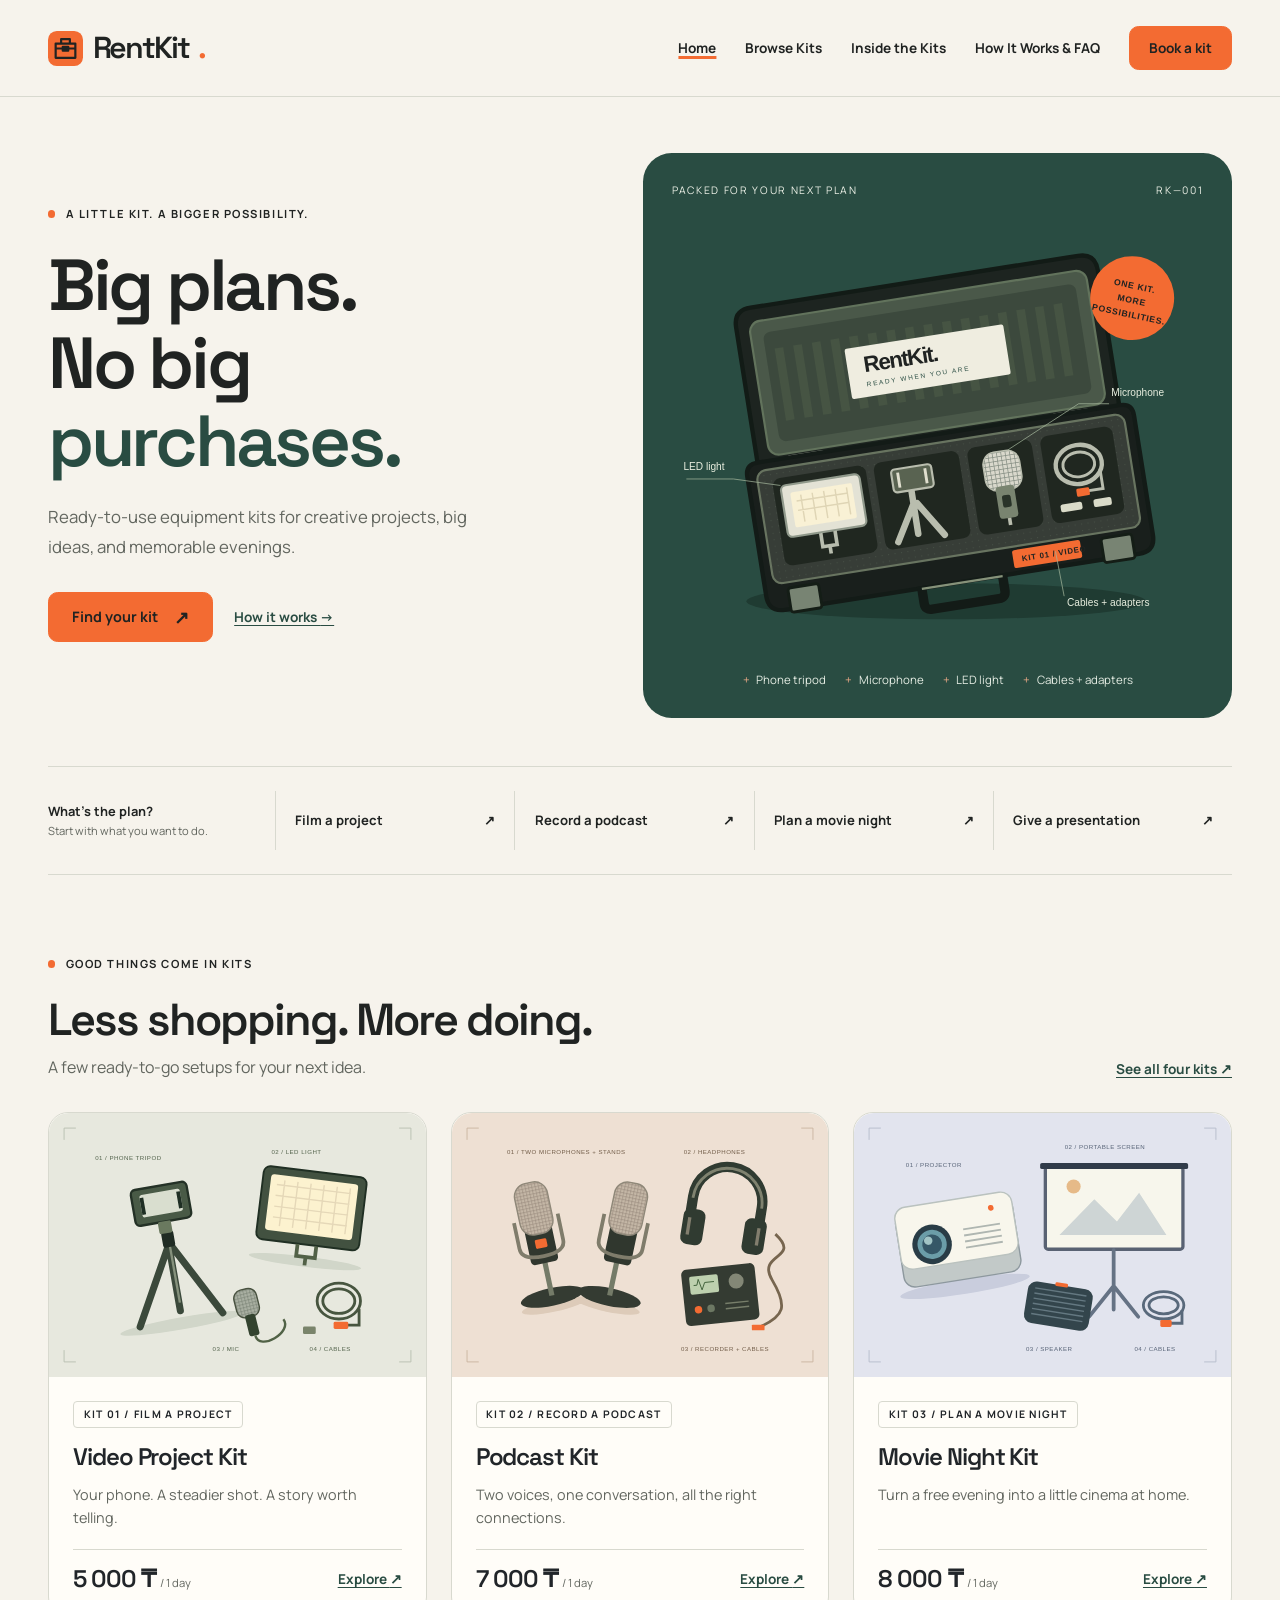
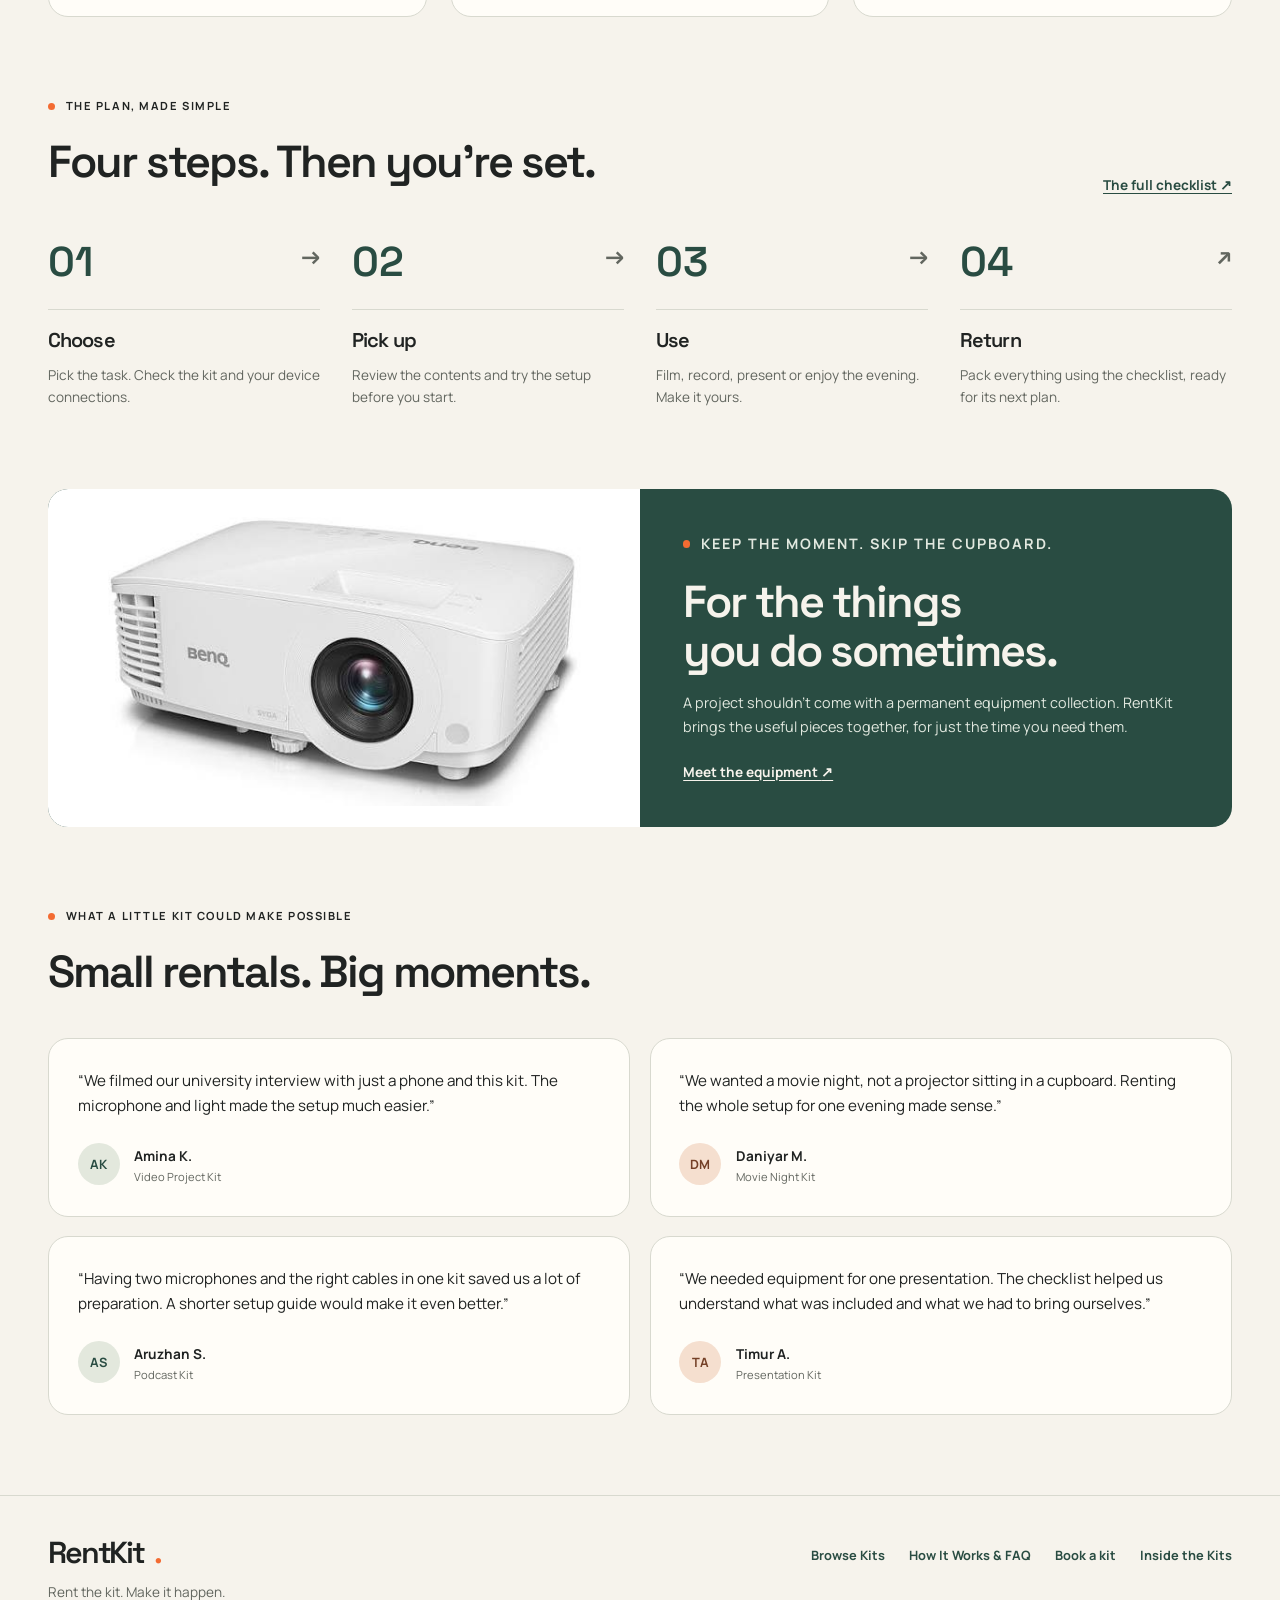
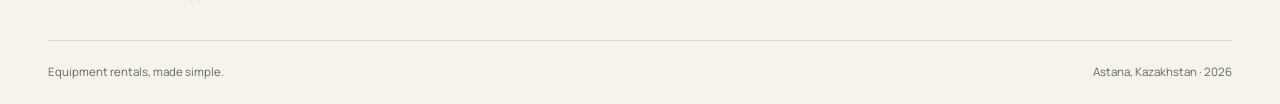
==== index.html @ 047bb8b4 "change: renamed files from midterm/ to root directory and updated paths in HTML files" ====
<!DOCTYPE html>
<html lang="en">

<head>
  <meta charset="UTF-8">
  <meta name="viewport" content="width=device-width, initial-scale=1.0">
  <meta name="description"
    content="RentKit: ready-to-use equipment kits for creative projects, podcasts, movie nights and presentations.">
  <title>Home | RentKit</title>
  <link rel="icon" type="image/svg+xml" href="images/favicon.svg">
  <link rel="stylesheet" href="vendor/bootstrap.min.css">
  <link rel="stylesheet" href="css/styles.css">
  <link rel="stylesheet" href="css/home.css">

</head>

<body>
  <a class="skip-link" href="#main">Skip to content</a>
  <header class="site-header">
    <div class="container header-inner">
      <a class="brand" href="index.html" aria-label="RentKit home"><img class="brand-mark" src="images/favicon.svg"
          alt="" width="35" height="35">RentKit<span class="brand-dot">.</span></a>
      <nav class="site-nav" aria-label="Main navigation">
        <ul>
          <li><a href="index.html" aria-current="page">Home</a></li>
          <li><a href="kits.html">Browse Kits</a></li>
          <li><a href="kit-details.html">Inside the Kits</a></li>
          <li><a href="rent.html">How It Works & FAQ</a></li>
          <li><a href="order.html" class="btn btn-primary">Book a kit</a></li>
        </ul>
      </nav>
    </div>
  </header>
  <main id="main" tabindex="-1">

    <div class="container">
      <section class="hero" aria-labelledby="hero-title">
        <div class="hero-copy">
          <p class="eyebrow">A little kit. A bigger possibility.</p>
          <h1 id="hero-title">Big plans.<br>No big<br><span>purchases.</span></h1>
          <p class="lead">Ready-to-use equipment kits for creative projects, big ideas, and memorable evenings.</p>
          <div class="hero-actions"><a class="btn btn-primary" href="kits.html">Find your kit <span class="arrow"
                aria-hidden="true">↗</span></a><a class="text-link" href="rent.html">How it works <span
                aria-hidden="true">→</span></a></div>
        </div>
        <figure class="hero-art">
          <p class="art-heading"><span>PACKED FOR YOUR NEXT PLAN</span><span>RK—001</span></p>
          <img src="images/hero-case.svg"
            alt="An open RentKit case with a phone tripod, LED light, microphone, cables and adapters" width="800"
            height="640" fetchpriority="high">
          <figcaption><span>Phone tripod</span><span>Microphone</span><span>LED light</span><span>Cables +
              adapters</span></figcaption>
        </figure>
      </section>
      <nav class="task-strip" aria-label="Choose by task">
        <div class="task-title">What’s the plan?<span>Start with what you want to do.</span></div><a
          href="kits.html#video">Film a project<span aria-hidden="true">↗</span></a><a href="kits.html#podcast">Record a
          podcast<span aria-hidden="true">↗</span></a><a href="kits.html#movie">Plan a movie night<span
            aria-hidden="true">↗</span></a><a href="kits.html#presentation">Give a presentation<span
            aria-hidden="true">↗</span></a>
      </nav>
      <section class="section" aria-labelledby="featured-title">
        <div class="section-heading">
          <div>
            <p class="eyebrow">Good things come in kits</p>
            <h2 id="featured-title">Less shopping. More doing.</h2>
            <p class="muted">A few ready-to-go setups for your next idea.</p>
          </div><a class="text-link" href="kits.html">See all four kits <span aria-hidden="true">↗</span></a>
        </div>
        <div class="row g-4">
          <div class="col-12 col-md-6 col-lg-4">
            <article class="card kit-card ">
              <img class="kit-image" src="images/video-kit.svg"
                alt="Phone tripod with an empty clamp, LED light, microphone, cables and adapters" width="800"
                height="560" loading="lazy">
              <div class="card-body"><span class="tag">KIT 01 / FILM A PROJECT</span>
                <h3>Video Project Kit</h3>
                <p class="card-text">Your phone. A steadier shot. A story worth telling.</p>
                <div class="card-bottom"><span class="price">5 000 ₸ <small>/ 1 day</small></span><a class="text-link"
                    href="kit-details.html#video">Explore <span aria-hidden="true">↗</span><span
                      class="visually-hidden"> Video Project Kit</span></a></div>
              </div>
            </article>
          </div>
          <div class="col-12 col-md-6 col-lg-4">
            <article class="card kit-card ">
              <img class="kit-image" src="images/podcast-kit.svg"
                alt="Two microphones on desk stands, headphones, recording device and cables" width="800" height="560"
                loading="lazy">
              <div class="card-body"><span class="tag">KIT 02 / RECORD A PODCAST</span>
                <h3>Podcast Kit</h3>
                <p class="card-text">Two voices, one conversation, all the right connections.</p>
                <div class="card-bottom"><span class="price">7 000 ₸ <small>/ 1 day</small></span><a class="text-link"
                    href="kit-details.html#podcast">Explore <span aria-hidden="true">↗</span><span
                      class="visually-hidden"> Podcast Kit</span></a></div>
              </div>
            </article>
          </div>
          <div class="col-12 col-md-6 col-lg-4">
            <article class="card kit-card ">
              <img class="kit-image" src="images/movie-kit.svg"
                alt="Projector, portable screen, speaker and connection cables" width="800" height="560" loading="lazy">
              <div class="card-body"><span class="tag">KIT 03 / PLAN A MOVIE NIGHT</span>
                <h3>Movie Night Kit</h3>
                <p class="card-text">Turn a free evening into a little cinema at home.</p>
                <div class="card-bottom"><span class="price">8 000 ₸ <small>/ 1 day</small></span><a class="text-link"
                    href="kit-details.html#movie">Explore <span aria-hidden="true">↗</span><span
                      class="visually-hidden"> Movie Night Kit</span></a></div>
              </div>
            </article>
          </div>
        </div>
      </section>
      <section class="section pt-0" aria-labelledby="steps-title">
        <div class="section-heading">
          <div>
            <p class="eyebrow">The plan, made simple</p>
            <h2 id="steps-title">Four steps. Then you’re set.</h2>
          </div><a class="text-link" href="rent.html">The full checklist <span aria-hidden="true">↗</span></a>
        </div>
        <div class="steps-grid">
          <article><span class="step-num">01 <small aria-hidden="true">→</small></span>
            <h3>Choose</h3>
            <p>Pick the task. Check the kit and your device connections.</p>
          </article>
          <article><span class="step-num">02 <small aria-hidden="true">→</small></span>
            <h3>Pick up</h3>
            <p>Review the contents and try the setup before you start.</p>
          </article>
          <article><span class="step-num">03 <small aria-hidden="true">→</small></span>
            <h3>Use</h3>
            <p>Film, record, present or enjoy the evening. Make it yours.</p>
          </article>
          <article><span class="step-num">04 <small aria-hidden="true">↗</small></span>
            <h3>Return</h3>
            <p>Pack everything using the checklist, ready for its next plan.</p>
          </article>
        </div>
      </section>
      <section class="rental-note" aria-labelledby="rental-title"><img src="images/projector-photo.jpg"
          alt="A white projector with a prominent lens, shown as an equipment example" width="632" height="316"
          loading="lazy">
        <div class="rental-note-copy">
          <p class="eyebrow">Keep the moment. Skip the cupboard.</p>
          <h2 id="rental-title">For the things<br>you do sometimes.</h2>
          <p>A project shouldn’t come with a permanent equipment collection. RentKit brings the useful pieces together,
            for just the time you need them.</p><a class="text-link" href="kit-details.html">Meet the equipment <span
              aria-hidden="true">↗</span></a>
        </div>
      </section>
      <section class="section" aria-labelledby="testimonials-title">
        <div class="section-heading">
          <div>
            <p class="eyebrow">What a little kit could make possible</p>
            <h2 id="testimonials-title">Small rentals. Big moments.</h2>
          </div>
        </div>
        <div class="testimonial-grid">
          <figure class="testimonial">
            <blockquote>
              <p>“We filmed our university interview with just a phone and this kit. The microphone and light made the
                setup much easier.”</p>
            </blockquote>
            <figcaption><span class="initials" aria-hidden="true">AK</span><span><span class="testimonial-name">Amina
                  K.</span><span class="testimonial-kit">Video Project Kit</span></span></figcaption>
          </figure>
          <figure class="testimonial">
            <blockquote>
              <p>“We wanted a movie night, not a projector sitting in a cupboard. Renting the whole setup for one
                evening made sense.”</p>
            </blockquote>
            <figcaption><span class="initials" aria-hidden="true">DM</span><span><span class="testimonial-name">Daniyar
                  M.</span><span class="testimonial-kit">Movie Night Kit</span></span></figcaption>
          </figure>
          <figure class="testimonial">
            <blockquote>
              <p>“Having two microphones and the right cables in one kit saved us a lot of preparation. A shorter setup
                guide would make it even better.”</p>
            </blockquote>
            <figcaption><span class="initials" aria-hidden="true">AS</span><span><span class="testimonial-name">Aruzhan
                  S.</span><span class="testimonial-kit">Podcast Kit</span></span></figcaption>
          </figure>
          <figure class="testimonial">
            <blockquote>
              <p>“We needed equipment for one presentation. The checklist helped us understand what was included and
                what we had to bring ourselves.”</p>
            </blockquote>
            <figcaption><span class="initials" aria-hidden="true">TA</span><span><span class="testimonial-name">Timur
                  A.</span><span class="testimonial-kit">Presentation Kit</span></span></figcaption>
          </figure>
        </div>
      </section>
    </div>
  </main>
  <footer class="site-footer">
    <div class="container">
      <div class="footer-top">
        <div><a class="brand" href="index.html">RentKit<span class="brand-dot">.</span></a>
          <p class="muted">Rent the kit. Make it happen.</p>
        </div>
        <nav class="footer-links" aria-label="Footer navigation"><a href="kits.html">Browse Kits</a><a
            href="rent.html">How It Works & FAQ</a><a href="order.html">Book a kit</a><a href="kit-details.html">Inside
            the Kits</a></nav>
      </div>
      <div class="footer-bottom">
        <p class="muted">Equipment rentals, made simple.</p>
        <p class="muted">Astana, Kazakhstan · 2026</p>
      </div>
    </div>
  </footer>
</body>

</html>
---- css/styles.css ----
/* Shared RentKit design. Bootstrap is loaded first; these rules give it our identity. */
@font-face {
  font-family: Manrope;
  src: url('../fonts/manrope.ttf') format('truetype');
  font-weight: 400;
  font-display: swap;
}

@font-face {
  font-family: Manrope;
  src: url('../fonts/manrope-bold.ttf') format('truetype');
  font-weight: 700;
  font-display: swap;
}

@font-face {
  font-family: 'Space Grotesk';
  src: url('../fonts/space-grotesk.ttf') format('truetype');
  font-weight: 600;
  font-display: swap;
}

:root {
  --paper: #f6f3ec;
  --ink: #202322;
  --orange: #f36b32;
  --green: #294c42;
  --muted: #62665f;
  --line: #d8d9cf;
  --surface: #fffdf8;
  --sage: #e3e8dd;
  --space-sm: .75rem;
  --space-md: 1.5rem;
  --space-lg: 3rem;
  --section-space: 5rem;
  --radius: 1.25rem;
  --radius-sm: .6rem;
  --page-width: 1184px;
  --bs-body-font-family: Manrope, Arial, sans-serif;
}

* {
  box-sizing: border-box;
}

html {
  scroll-behavior: smooth;
  scroll-padding-top: 1.5rem;
}

body {
  margin: 0;
  color: var(--ink);
  background: var(--paper);
  font-family: Manrope, Arial, sans-serif;
  font-size: 1rem;
  line-height: 1.65;
}

img {
  display: block;
  max-width: 100%;
  height: auto;
}

svg {
  flex-shrink: 0;
}

a {
  color: var(--green);
  text-underline-offset: .25em;
}

a:hover {
  color: var(--ink);
}

button,
input,
select,
textarea {
  font: inherit;
}

h1,
h2,
h3,
h4,
.brand,
.price {
  font-family: 'Space Grotesk', Arial, sans-serif;
  font-weight: 600;
  letter-spacing: -.045em;
  line-height: 1.08;
}

h1 {
  font-size: clamp(2.8rem, 5.3vw, 4.65rem);
  margin-bottom: 1.4rem;
}

h2 {
  font-size: clamp(2rem, 3.5vw, 3rem);
  margin-bottom: 1rem;
}

h3 {
  font-size: 1.55rem;
  margin-bottom: .8rem;
}

p {
  margin: 0 0 1.2rem;
}

:focus-visible {
  outline: 3px solid var(--green);
  outline-offset: 5px;
}

.container {
  width: calc(100% - 64px);
  max-width: var(--page-width);
  padding-right: 0;
  padding-left: 0;
}

.skip-link {
  position: absolute;
  left: 1rem;
  top: -5rem;
  z-index: 20;
  padding: .8rem 1.2rem;
  background: var(--ink);
  color: white;
}

.skip-link:focus {
  top: 1rem;
  color: white;
}

.site-header {
  border-bottom: 1px solid var(--line);
}

.header-inner {
  display: flex;
  align-items: center;
  justify-content: space-between;
  gap: 2rem;
  min-height: 96px;
}

.brand {
  display: inline-flex;
  align-items: center;
  gap: .6rem;
  text-decoration: none;
  color: var(--ink);
  font-size: 1.9rem;
  letter-spacing: -.07em;
}

.brand-mark {
  width: 35px;
  height: 35px;
}

.brand-dot {
  color: var(--orange);
}

.site-nav ul {
  display: flex;
  align-items: center;
  flex-wrap: wrap;
  gap: 1.8rem;
  list-style: none;
  padding: 0;
  margin: 0;
}

.site-nav a {
  display: inline-block;
  padding: .65rem 0;
  color: var(--ink);
  text-decoration: none;
  font-size: .85rem;
  font-weight: 700;
}

.site-nav a:hover,
.site-nav a[aria-current='page']:not(.btn) {
  text-decoration: underline;
  text-decoration-color: var(--orange);
  text-decoration-thickness: 3px;
}

.site-nav .btn {
  padding: .7rem 1.2rem;
  font-size: .85rem;
}

.btn {
  display: inline-flex;
  align-items: center;
  justify-content: center;
  gap: 1rem;
  min-height: 44px;
  border-radius: var(--radius-sm);
  padding: .85rem 1.45rem;
  font-weight: 800;
  font-size: .9rem;
  line-height: 1.5;
  transition: background-color .18s, transform .18s;
}

.btn-primary {
  --bs-btn-color: var(--ink);
  --bs-btn-bg: var(--orange);
  --bs-btn-border-color: var(--orange);
  --bs-btn-hover-color: var(--ink);
  --bs-btn-hover-bg: #e75b25;
  --bs-btn-hover-border-color: #e75b25;
  --bs-btn-active-color: var(--ink);
  --bs-btn-active-bg: #e75b25;
  --bs-btn-active-border-color: #e75b25;
  --bs-btn-disabled-color: var(--ink);
  --bs-btn-disabled-bg: #d6c9be;
  --bs-btn-disabled-border-color: #d6c9be;
  color: var(--ink);
  background: var(--orange);
  border: 1px solid var(--orange);
}

.btn-outline {
  color: var(--ink);
  border: 1px solid var(--line);
  background: transparent;
}

.btn-outline:hover {
  background: var(--sage);
  border-color: var(--green);
}

.btn:hover {
  transform: translateY(-2px);
}

.btn:focus-visible {
  outline: 3px solid var(--green);
  outline-offset: 4px;
  box-shadow: none;
}

.btn[aria-current='page'] {
  box-shadow: 0 0 0 2px var(--ink);
}

.arrow {
  font-size: 1.15rem;
  line-height: 1;
}

.eyebrow {
  display: flex;
  align-items: center;
  gap: .65rem;
  font-size: .7rem;
  font-weight: 800;
  letter-spacing: .14em;
  text-transform: uppercase;
  margin-bottom: 1.4rem;
}

.eyebrow::before {
  content: '';
  width: .45rem;
  height: .45rem;
  background: var(--orange);
  border-radius: 50%;
}

.lead {
  color: var(--muted);
  font-size: 1.05rem;
  line-height: 1.8;
  max-width: 42rem;
}

.muted {
  color: var(--muted);
}

.small-note {
  font-size: .8rem;
  color: var(--muted);
}

.tag {
  display: inline-block;
  font-size: .65rem;
  font-weight: 800;
  letter-spacing: .12em;
  border: 1px solid var(--line);
  padding: .25rem .6rem;
  border-radius: .25rem;
  background: var(--surface);
}

.section {
  padding-block: var(--section-space);
}

.section-heading {
  display: flex;
  align-items: end;
  justify-content: space-between;
  gap: 2rem;
  margin-bottom: 2rem;
}

.section-heading p:last-child {
  margin-bottom: 0;
}

.section-heading h2 {
  margin-bottom: .6rem;
}

.text-link {
  font-weight: 800;
  font-size: .85rem;
  white-space: nowrap;
}

.page-intro {
  padding-block: 3.8rem 2.5rem;
}

.page-intro h1 {
  max-width: 850px;
}

.page-intro .lead {
  margin-bottom: 0;
}

.breadcrumb-line {
  color: var(--muted);
  font-size: .8rem;
  margin-bottom: 2rem;
}

.breadcrumb-line a {
  text-decoration: none;
}

.anchor-nav {
  display: flex;
  flex-wrap: wrap;
  gap: .65rem;
  margin-block: 0 2.5rem;
}

.anchor-nav a {
  display: inline-block;
  padding: .55rem 1rem;
  border: 1px solid var(--line);
  border-radius: 2rem;
  text-decoration: none;
  color: var(--ink);
  font-size: .8rem;
  font-weight: 700;
}

.anchor-nav a:hover {
  border-color: var(--green);
  background: var(--sage);
}

.kit-card {
  height: 100%;
  background: var(--surface);
  border: 1px solid var(--line);
  border-radius: var(--radius);
}

.kit-card .kit-image {
  border-radius: var(--radius) var(--radius) 0 0;
  width: 100%;
}

.kit-card .card-body {
  padding: 1.5rem;
  display: flex;
  flex-direction: column;
}

.kit-card .tag {
  align-self: flex-start;
  margin-bottom: 1rem;
}

.kit-card h3 {
  font-size: 1.5rem;
}

.kit-card .card-text {
  color: var(--muted);
  font-size: .9rem;
}

.card-bottom {
  display: flex;
  align-items: center;
  justify-content: space-between;
  gap: .75rem;
  margin-top: auto;
  padding-top: 1rem;
  border-top: 1px solid var(--line);
}

.price {
  font-size: 1.5rem;
  letter-spacing: -.04em;
}

.price small {
  font-family: Manrope, Arial, sans-serif;
  font-size: .7rem;
  color: var(--muted);
  font-weight: 500;
  letter-spacing: 0;
}

.callout {
  display: flex;
  justify-content: space-between;
  align-items: center;
  gap: 2rem;
  padding: 2rem 2.5rem;
  background: var(--sage);
  border-radius: var(--radius);
}

.callout h2,
.callout h3 {
  margin-bottom: .6rem;
}

.callout p {
  margin-bottom: 0;
  max-width: 40rem;
}

.callout .btn {
  flex-shrink: 0;
}

.demo-note {
  display: flex;
  align-items: center;
  gap: .6rem;
  font-size: .75rem;
  color: var(--muted);
}

.demo-note::before {
  content: '';
  width: .4rem;
  height: .4rem;
  flex-shrink: 0;
  border-radius: 50%;
  background: var(--green);
}

.site-footer {
  border-top: 1px solid var(--line);
  padding-block: 2.6rem 1.4rem;
}

.footer-top {
  display: flex;
  align-items: start;
  justify-content: space-between;
  gap: 2rem;
  margin-bottom: 2.3rem;
}

.footer-top .brand {
  margin-bottom: .7rem;
}

.footer-top p {
  font-size: .85rem;
  margin-bottom: 0;
}

.footer-links {
  display: flex;
  flex-wrap: wrap;
  align-items: center;
  gap: 1.5rem;
  padding-top: .5rem;
}

.footer-links a {
  font-size: .8rem;
  font-weight: 700;
  text-decoration: none;
}

.footer-bottom {
  display: flex;
  justify-content: space-between;
  gap: 1.2rem;
  flex-wrap: wrap;
  padding-top: 1.3rem;
  border-top: 1px solid var(--line);
}

.footer-bottom p {
  margin: 0;
  font-size: .72rem;
}

@media (max-width: 1000px) {
  .header-inner {
    gap: 1rem;
    flex-wrap: wrap;
    padding-block: 1rem;
  }

  .site-nav ul {
    gap: 1rem;
  }

  .site-nav a {
    font-size: .78rem;
  }

  :root {
    --section-space: 3.5rem;
  }
}

@media (max-width: 600px) {
  .container {
    width: calc(100% - 36px);
  }

  .header-inner {
    gap: .65rem;
  }

  .brand {
    font-size: 1.65rem;
  }

  .brand-mark {
    width: 29px;
    height: 29px;
  }

  .site-nav {
    width: 100%;
  }

  .site-nav ul {
    gap: .2rem .9rem;
  }

  .site-nav a {
    display: inline-flex;
    align-items: center;
    min-height: 44px;
    font-size: .8rem;
    padding-block: .65rem;
  }

  .site-nav .btn {
    padding: .6rem .8rem;
    font-size: .8rem;
  }

  .section-heading,
  .callout,
  .footer-top {
    flex-direction: column;
    align-items: start;
    gap: 1.2rem;
  }

  .callout {
    padding: 1.5rem;
  }

  .page-intro {
    padding-top: 2.5rem;
  }

  .anchor-nav {
    gap: .45rem;
  }

  .anchor-nav a {
    font-size: .75rem;
    padding: .5rem .8rem;
  }

  .footer-links {
    gap: 1rem;
  }

  .lead {
    font-size: 1rem;
  }
}

@media (prefers-reduced-motion: reduce) {
  html {
    scroll-behavior: auto;
  }

  *,
  *::before,
  *::after {
    transition: none !important;
    animation: none !important;
  }

  .btn:hover {
    transform: none;
  }
}
---- css/home.css ----
.hero {
  display: grid;
  grid-template-columns: 1fr 1.06fr;
  gap: 2.5rem;
  align-items: center;
  padding-block: 3.5rem 3rem;
}

.hero-copy {
  padding-block: 1rem;
}

.hero h1 {
  font-size: clamp(3rem, 5.65vw, 5.1rem);
  max-width: 580px;
}

.hero h1 span {
  color: var(--green);
}

.hero .lead {
  max-width: 440px;
  margin-bottom: 1.8rem;
}

.hero-actions {
  display: flex;
  flex-wrap: wrap;
  align-items: center;
  gap: 1.3rem;
  margin-bottom: 1.5rem;
}

.hero-art {
  position: relative;
  background: var(--green);
  border-radius: 1.8rem;
  padding: 1.8rem .3rem .8rem;
  margin: 0;
}

.hero-art>img {
  width: 100%;
}

.art-heading {
  margin: 0;
  padding-inline: 1.5rem;
  color: #eef2e8;
  font-size: .65rem;
  letter-spacing: .16em;
  display: flex;
  justify-content: space-between;
}

.hero-art figcaption {
  color: #e4ece3;
  display: flex;
  flex-wrap: wrap;
  justify-content: center;
  gap: .55rem 1.2rem;
  font-size: .72rem;
  padding: .5rem 1rem 1rem;
}

.hero-art figcaption span::before {
  content: '+';
  color: #efab88;
  margin-right: .4rem;
}

.task-strip {
  display: grid;
  grid-template-columns: .95fr repeat(4, 1fr);
  align-items: stretch;
  padding-block: 1.5rem;
  border-block: 1px solid var(--line);
}

.task-title {
  font-size: .8rem;
  font-weight: 800;
  padding: .6rem 1rem .6rem 0;
}

.task-title span {
  display: block;
  color: var(--muted);
  font-size: .7rem;
  font-weight: 500;
}

.task-strip a {
  display: flex;
  justify-content: space-between;
  align-items: center;
  gap: .8rem;
  padding: .6rem 1.2rem;
  border-left: 1px solid var(--line);
  font-size: .82rem;
  font-weight: 700;
  text-decoration: none;
  color: var(--ink);
}

.task-strip a:hover {
  background: var(--sage);
}

.steps-grid {
  display: grid;
  grid-template-columns: repeat(4, 1fr);
  gap: 2rem;
}

.step-num {
  display: block;
  font-family: 'Space Grotesk', Arial, sans-serif;
  color: var(--green);
  font-size: 2.6rem;
  border-bottom: 1px solid var(--line);
  padding-bottom: .8rem;
  margin-bottom: 1.2rem;
}

.step-num small {
  float: right;
  font-size: 1.5rem;
  color: var(--muted);
  padding-top: .5rem;
}

.steps-grid h3 {
  font-size: 1.25rem;
}

.steps-grid p {
  color: var(--muted);
  font-size: .85rem;
  margin-bottom: 0;
}

.rental-note {
  display: grid;
  grid-template-columns: 1fr 1fr;
  background: var(--green);
  border-radius: var(--radius);
  color: var(--paper);
}

.rental-note img {
  width: 100%;
  height: 100%;
  object-fit: contain;
  background: #fff;
  border-radius: var(--radius) 0 0 var(--radius);
}

.rental-note-copy {
  padding: 2.7rem;
}

.rental-note-copy .eyebrow {
  color: #e1e8df;
}

.rental-note-copy p {
  color: #e1e8df;
  font-size: .9rem;
}

.rental-note-copy .small-note {
  font-size: .7rem;
}

.rental-note a {
  color: var(--paper);
}

.testimonials {
  padding-top: 0;
}

.testimonial-grid {
  display: grid;
  grid-template-columns: repeat(2, 1fr);
  gap: 1.2rem;
}

.testimonial {
  padding: 1.8rem;
  background: var(--surface);
  border: 1px solid var(--line);
  border-radius: var(--radius);
  margin: 0;
}

.testimonial blockquote {
  font-size: .95rem;
  margin: 0 0 1.5rem;
}

.testimonial blockquote p {
  margin: 0;
}

.testimonial figcaption {
  display: flex;
  align-items: center;
  gap: .9rem;
}

.initials {
  display: grid;
  place-items: center;
  flex-shrink: 0;
  width: 42px;
  height: 42px;
  background: var(--sage);
  color: var(--green);
  border-radius: 50%;
  font-size: .8rem;
  font-weight: 800;
}

.testimonial:nth-child(even) .initials {
  background: #f5dfcf;
  color: #744027;
}

.testimonial-name {
  font-size: .85rem;
  font-weight: 800;
}

.testimonial-kit {
  display: block;
  color: var(--muted);
  font-size: .7rem;
}

@media (max-width: 1000px) {
  .hero {
    gap: 1.5rem;
  }

  .hero h1 {
    font-size: 3.3rem;
  }

  .task-strip {
    grid-template-columns: repeat(2, 1fr);
    gap: .5rem;
  }

  .task-title {
    grid-column: 1 / -1;
  }

  .task-strip a {
    border: 1px solid var(--line);
    border-radius: var(--radius-sm);
  }

  .steps-grid {
    grid-template-columns: repeat(2, 1fr);
  }

  .rental-note-copy {
    padding: 1.8rem;
  }
}

@media (max-width: 700px) {
  .hero {
    grid-template-columns: 1fr;
    padding-block: 2rem;
    gap: 1.5rem;
  }

  .hero h1 {
    font-size: clamp(2.9rem, 9.5vw, 4rem);
  }

  .hero-copy {
    padding-block: 0;
  }

  .hero-art {
    padding-top: 1.2rem;
  }

  .rental-note {
    grid-template-columns: 1fr;
  }

  .rental-note img {
    height: 230px;
    border-radius: var(--radius) var(--radius) 0 0;
  }

  .testimonial-grid {
    grid-template-columns: 1fr;
  }
}

@media (max-width: 400px) {
  .task-strip a {
    font-size: .73rem;
    padding: .75rem;
  }

  .steps-grid {
    gap: 1.2rem;
  }
}
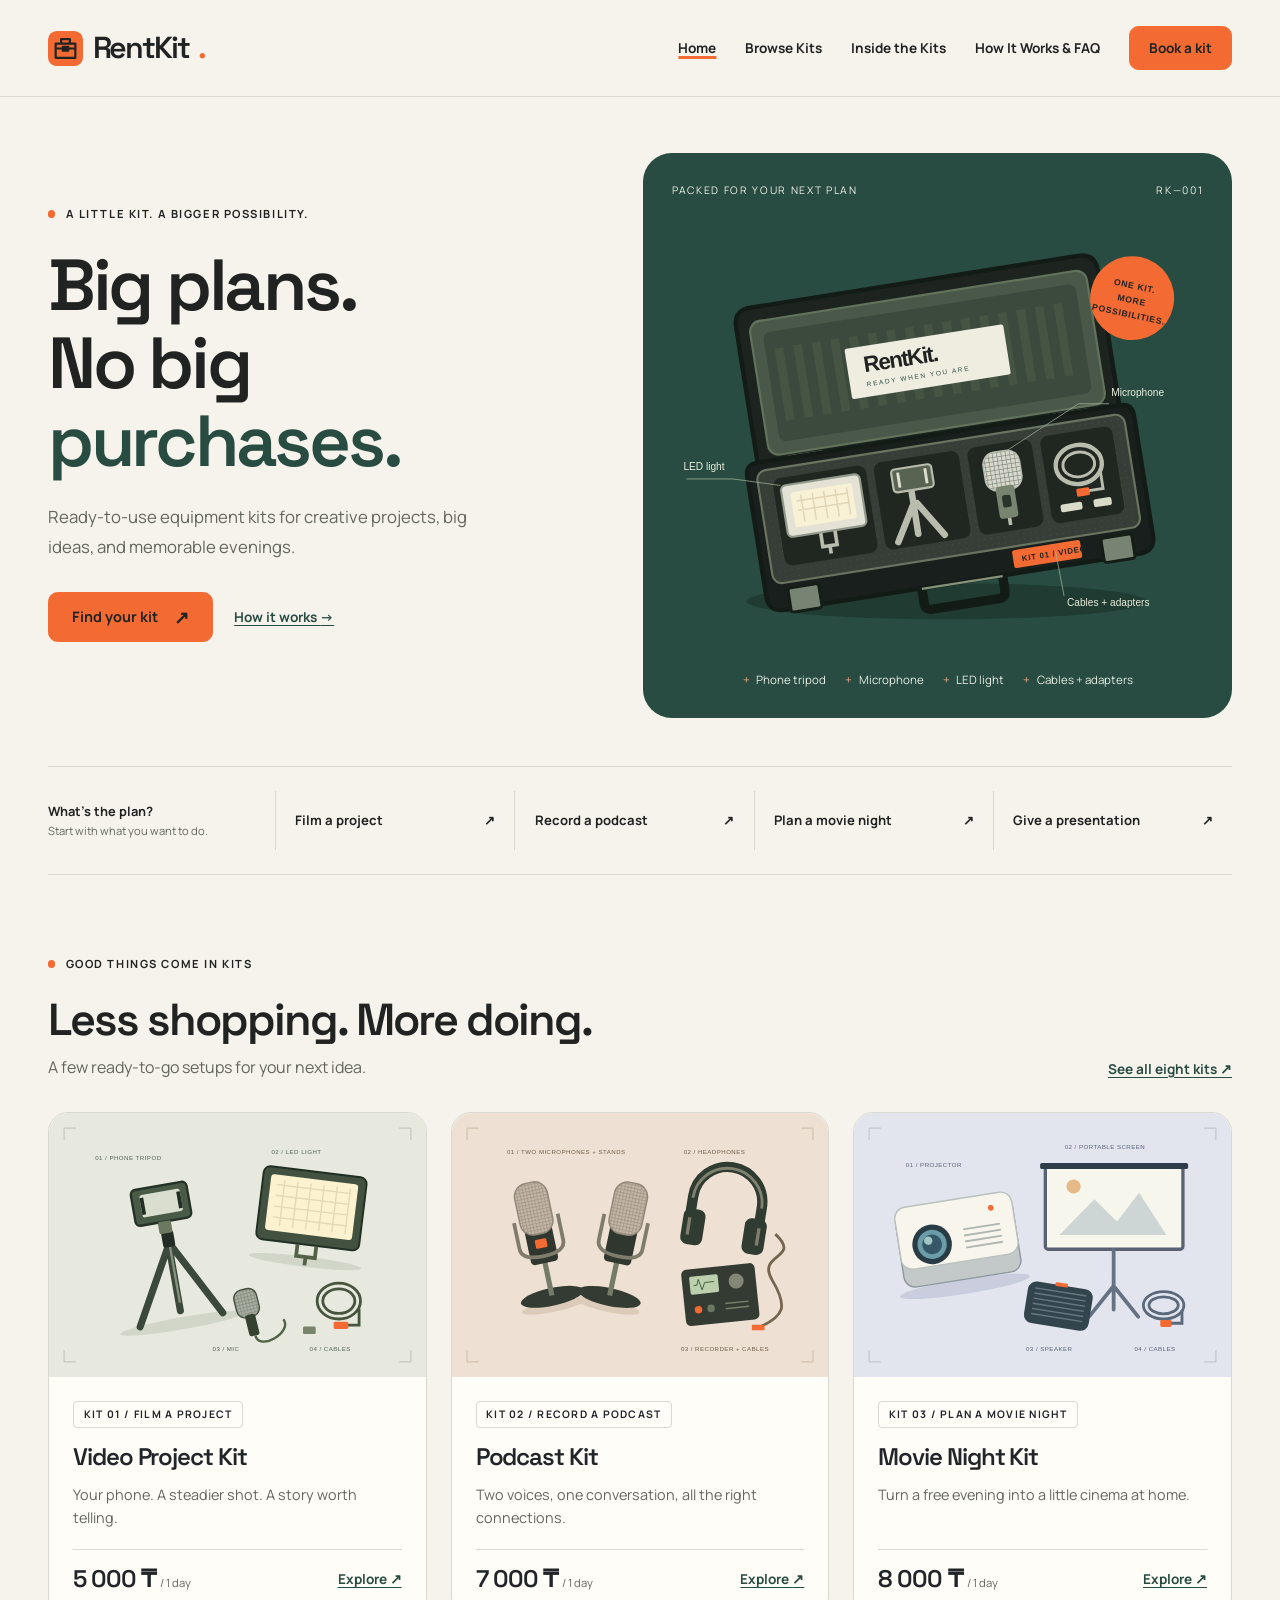
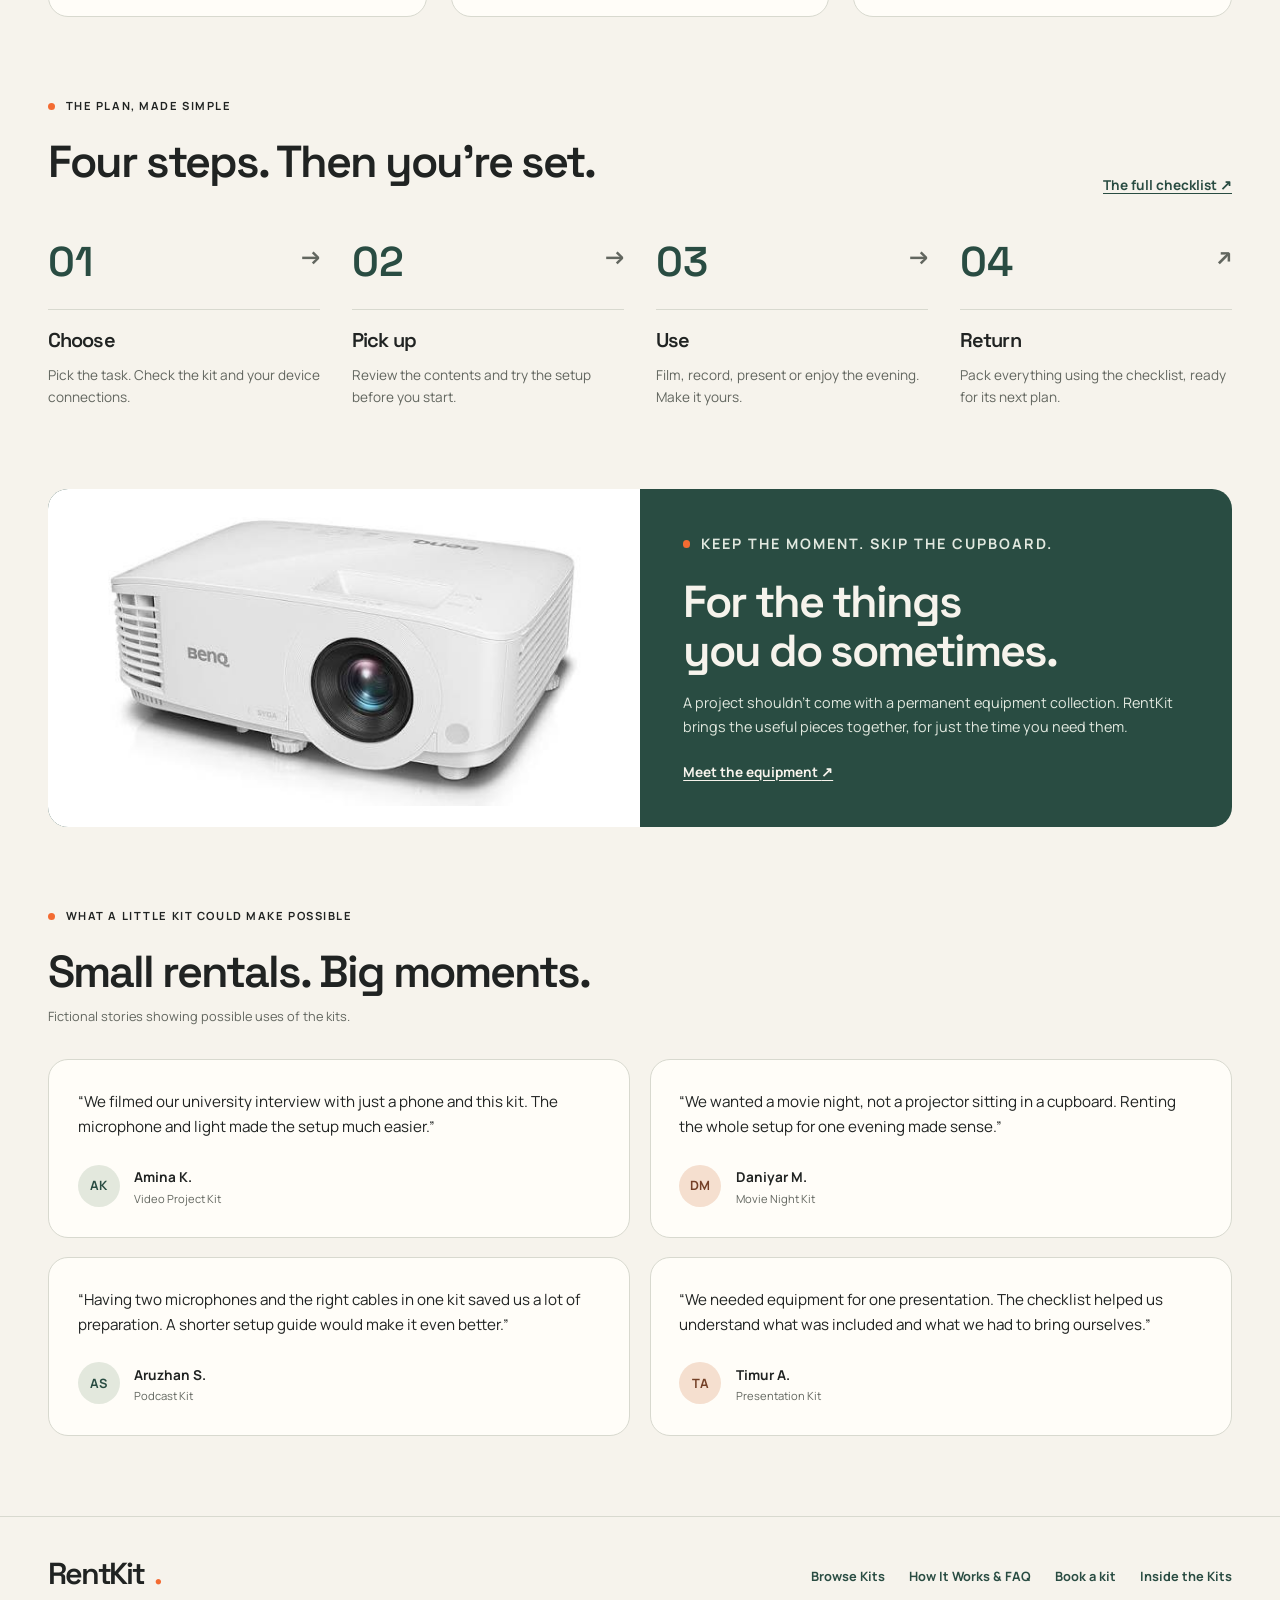
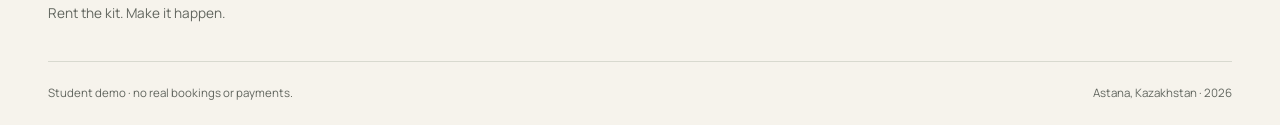
==== commit d4382703: "endterm" ====
--- a/index.html
+++ b/index.html
@@ -12,6 +12,8 @@
   <link rel="stylesheet" href="css/styles.css">
   <link rel="stylesheet" href="css/home.css">
 
+  <script src="vendor/jquery-3.7.1.min.js" defer></script>
+  <script src="js/site.js" defer></script>
 </head>
 
 <body>
@@ -65,7 +67,7 @@
             <p class="eyebrow">Good things come in kits</p>
             <h2 id="featured-title">Less shopping. More doing.</h2>
             <p class="muted">A few ready-to-go setups for your next idea.</p>
-          </div><a class="text-link" href="kits.html">See all four kits <span aria-hidden="true">↗</span></a>
+          </div><a class="text-link" href="kits.html">See all eight kits <span aria-hidden="true">↗</span></a>
         </div>
         <div class="row g-4">
           <div class="col-12 col-md-6 col-lg-4">
@@ -153,6 +155,7 @@
           <div>
             <p class="eyebrow">What a little kit could make possible</p>
             <h2 id="testimonials-title">Small rentals. Big moments.</h2>
+            <p class="small-note">Fictional stories showing possible uses of the kits.</p>
           </div>
         </div>
         <div class="testimonial-grid">
@@ -203,7 +206,7 @@
             the Kits</a></nav>
       </div>
       <div class="footer-bottom">
-        <p class="muted">Equipment rentals, made simple.</p>
+        <p class="muted">Student demo · no real bookings or payments.</p>
         <p class="muted">Astana, Kazakhstan · 2026</p>
       </div>
     </div>
--- a/css/styles.css
+++ b/css/styles.css
@@ -44,7 +44,6 @@
 }
 
 html {
-  scroll-behavior: smooth;
   scroll-padding-top: 1.5rem;
 }
 
@@ -334,7 +333,7 @@
 .text-link {
   font-weight: 800;
   font-size: .85rem;
-  white-space: nowrap;
+  white-space: normal;
 }
 
 .page-intro {
@@ -437,6 +436,18 @@
   letter-spacing: 0;
 }
 
+/* Endterm states keep the original paper / sage / orange palette. */
+[hidden] { display: none !important; }
+.field-error { color: #96351f; font-size: .8rem; margin: .4rem 0 0; }
+.field-error:empty { display: none; }
+.empty-state { padding: 2rem; background: var(--sage); border-radius: var(--radius); }
+.kit-card { transition: border-color .18s, box-shadow .18s; }
+.kit-card:hover, .kit-card:focus-within { border-color: var(--green); box-shadow: 0 6px 20px #294c4212; }
+.form-control, .form-select { min-width: 0; max-width: 100%; }
+fieldset { min-width: 0; }
+input[type='checkbox'], input[type='radio'] { accent-color: var(--green); }
+body { overflow-wrap: break-word; }
+
 .callout {
   display: flex;
   justify-content: space-between;
@@ -636,4 +647,4 @@
   .btn:hover {
     transform: none;
   }
-}+}
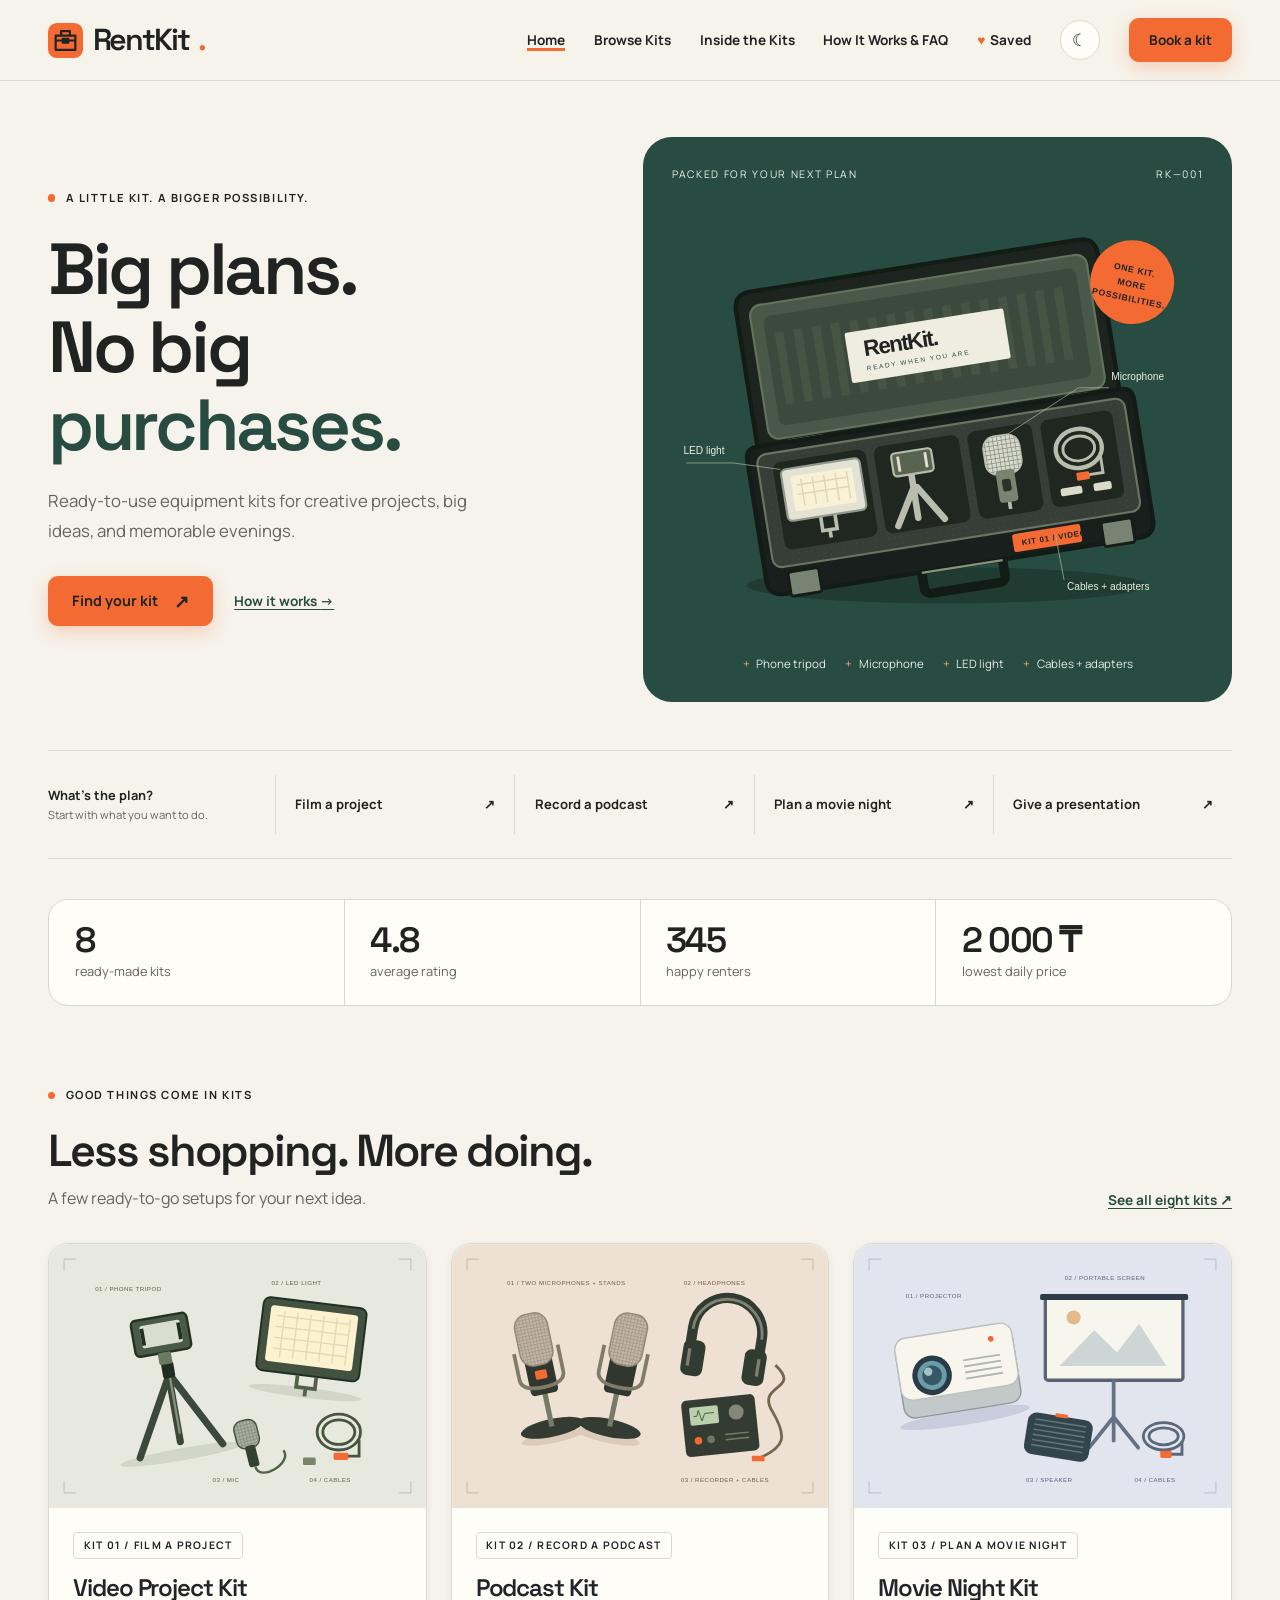
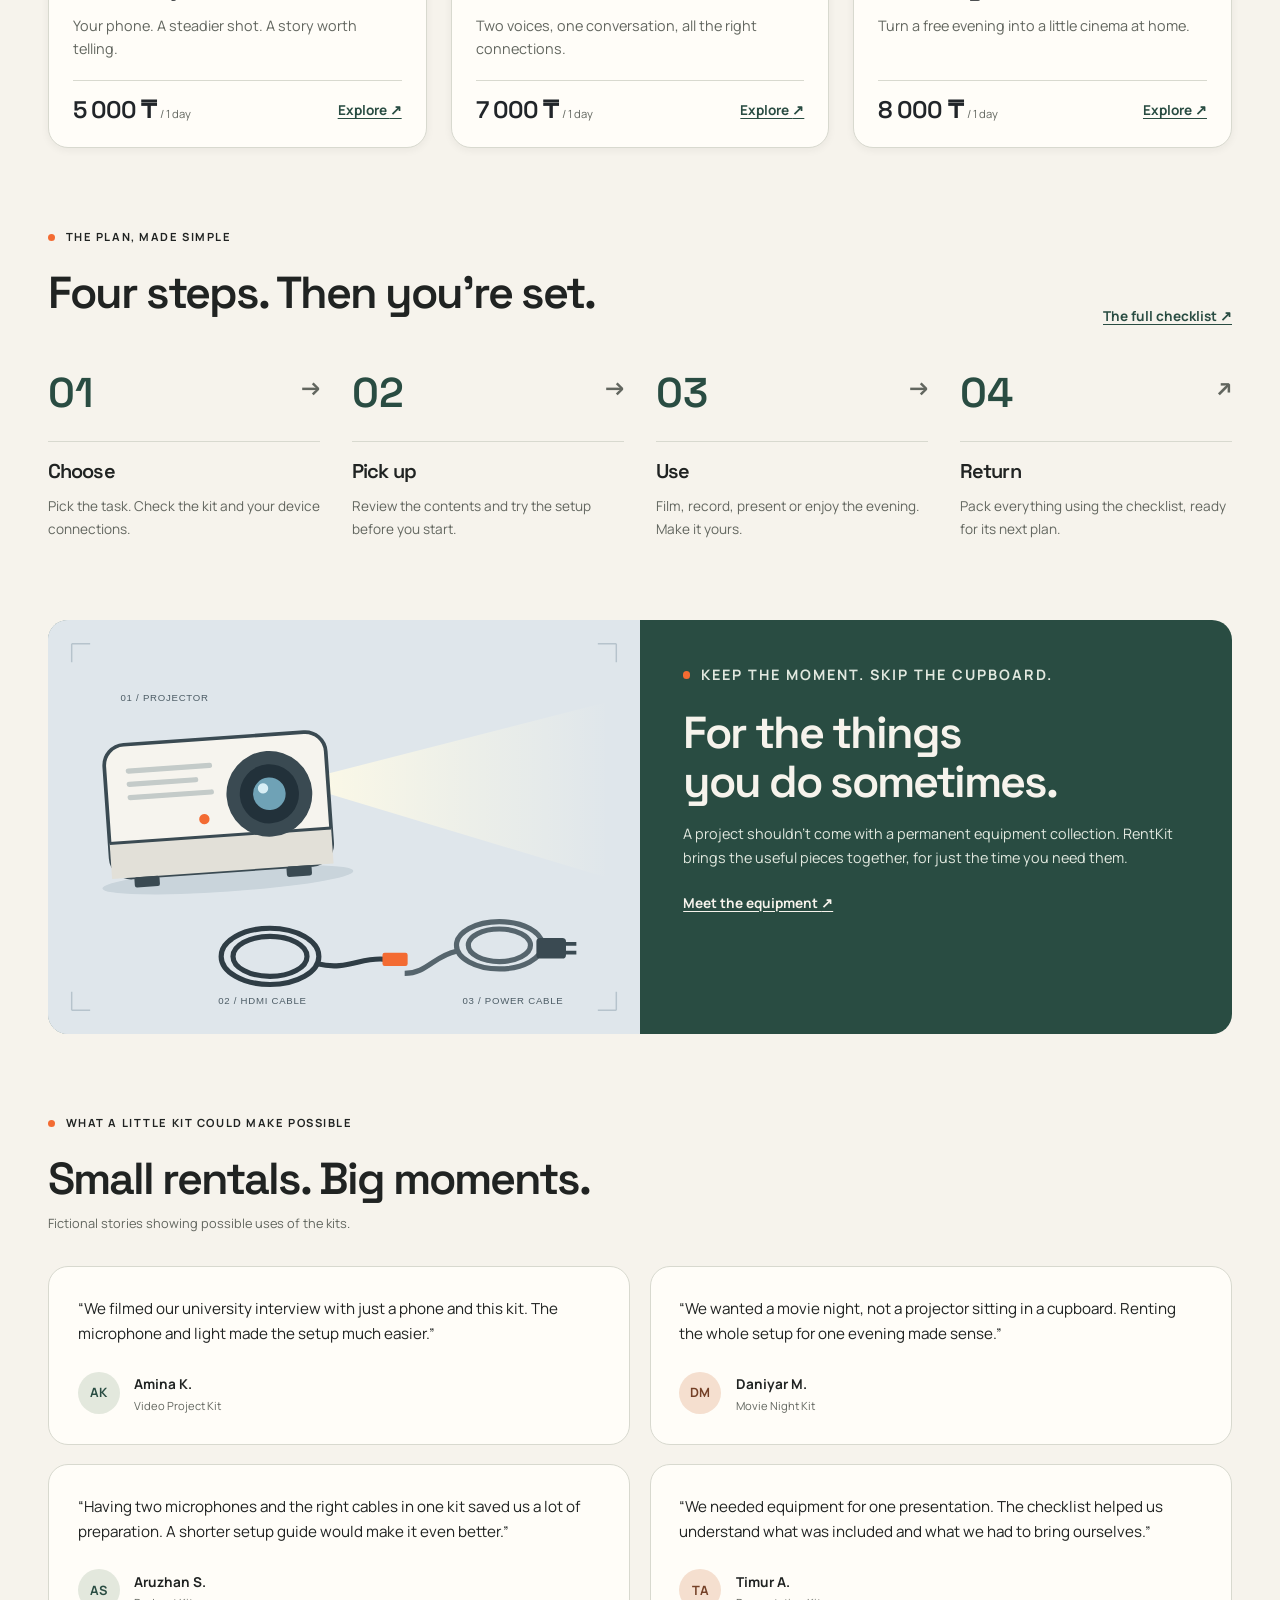
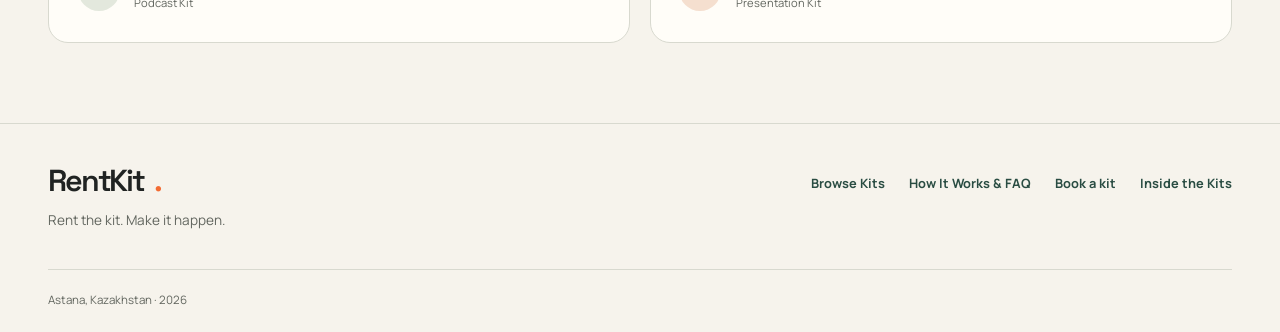
==== commit c8d0000c: "final" ====
--- a/index.html
+++ b/index.html
@@ -7,6 +7,7 @@
   <meta name="description"
     content="RentKit: ready-to-use equipment kits for creative projects, podcasts, movie nights and presentations.">
   <title>Home | RentKit</title>
+  <script>try{var t=JSON.parse(localStorage.getItem('rentkit-theme'));document.documentElement.dataset.theme=t||(matchMedia('(prefers-color-scheme: dark)').matches?'dark':'light')}catch(e){}</script>
   <link rel="icon" type="image/svg+xml" href="images/favicon.svg">
   <link rel="stylesheet" href="vendor/bootstrap.min.css">
   <link rel="stylesheet" href="css/styles.css">
@@ -14,6 +15,8 @@
 
   <script src="vendor/jquery-3.7.1.min.js" defer></script>
   <script src="js/site.js" defer></script>
+  <script src="js/data.js" defer></script>
+  <script src="js/home.js" defer></script>
 </head>
 
 <body>
@@ -61,6 +64,12 @@
             aria-hidden="true">↗</span></a><a href="kits.html#presentation">Give a presentation<span
             aria-hidden="true">↗</span></a>
       </nav>
+      <section class="stats-strip" aria-label="RentKit in numbers">
+        <div><strong data-stat="kits">8</strong><span>ready-made kits</span></div>
+        <div><strong data-stat="rating">4.7</strong><span>average rating</span></div>
+        <div><strong data-stat="reviews">345</strong><span>happy renters</span></div>
+        <div><strong data-stat="from">2 000 ₸</strong><span>lowest daily price</span></div>
+      </section>
       <section class="section" aria-labelledby="featured-title">
         <div class="section-heading">
           <div>
@@ -139,8 +148,8 @@
           </article>
         </div>
       </section>
-      <section class="rental-note" aria-labelledby="rental-title"><img src="images/projector-photo.jpg"
-          alt="A white projector with a prominent lens, shown as an equipment example" width="632" height="316"
+      <section class="rental-note" aria-labelledby="rental-title"><img src="images/projector-kit.svg"
+          alt="Illustration of a compact projector with its HDMI and power cables" width="800" height="560"
           loading="lazy">
         <div class="rental-note-copy">
           <p class="eyebrow">Keep the moment. Skip the cupboard.</p>
@@ -206,7 +215,6 @@
             the Kits</a></nav>
       </div>
       <div class="footer-bottom">
-        <p class="muted">Student demo · no real bookings or payments.</p>
         <p class="muted">Astana, Kazakhstan · 2026</p>
       </div>
     </div>
--- a/css/styles.css
+++ b/css/styles.css
@@ -648,3 +648,169 @@
     transform: none;
   }
 }
+
+/* =========================================================
+   Endterm 2 — design refresh, dark theme and shared widgets
+   ========================================================= */
+:root {
+  --shadow-sm: 0 2px 8px rgb(32 35 34 / .06);
+  --shadow-md: 0 14px 40px rgb(32 35 34 / .10);
+  --shadow-lg: 0 30px 80px rgb(20 26 24 / .28);
+  --sand: #eee7dc;
+  --peach: #f5dfcf;
+  --orange-ink: #a8431a;
+  --header-bg: rgb(246 243 236 / .82);
+}
+
+[data-theme='dark'] {
+  --paper: #141816;
+  --ink: #eceee8;
+  --green: #8fc4a9;
+  --muted: #a5aba2;
+  --line: #2f3632;
+  --surface: #1c211f;
+  --sage: #222a26;
+  --sand: #2a2622;
+  --peach: #3a2a21;
+  --orange-ink: #ffb08d;
+  --header-bg: rgb(20 24 22 / .82);
+  --shadow-sm: 0 2px 8px rgb(0 0 0 / .3);
+  --shadow-md: 0 14px 40px rgb(0 0 0 / .35);
+  color-scheme: dark;
+}
+[data-theme='dark'] body { background: var(--paper); color: var(--ink); }
+[data-theme='dark'] .btn-primary { --bs-btn-color: #1a1a1a; --bs-btn-hover-color: #1a1a1a; color: #1a1a1a; }
+[data-theme='dark'] .form-control,
+[data-theme='dark'] .form-select { background-color: var(--surface); color: var(--ink); border-color: var(--line); }
+[data-theme='dark'] .form-select { --bs-form-select-bg-img: url("data:image/svg+xml,%3csvg xmlns='http://www.w3.org/2000/svg' viewBox='0 0 16 16'%3e%3cpath fill='none' stroke='%23eceee8' stroke-linecap='round' stroke-linejoin='round' stroke-width='2' d='m2 5 6 6 6-6'/%3e%3c/svg%3e"); }
+[data-theme='dark'] .table { --bs-table-bg: transparent; --bs-table-color: var(--ink); --bs-table-border-color: var(--line); }
+[data-theme='dark'] img[src$='-kit.svg'],
+[data-theme='dark'] img[src$='hero-case.svg'] { filter: brightness(.92); }
+[data-theme='dark'] .bring-provide > div:last-child { background: var(--sand); }
+[data-theme='dark'] .field-error { color: #ff9b80; }
+[data-theme='dark'] :focus-visible { outline-color: var(--orange); }
+
+/* Sticky, softly blurred header */
+.site-header {
+  position: sticky;
+  top: 0;
+  z-index: 30;
+  background: var(--header-bg);
+  backdrop-filter: saturate(1.4) blur(12px);
+  -webkit-backdrop-filter: saturate(1.4) blur(12px);
+  transition: box-shadow .2s;
+}
+.site-header.is-scrolled { box-shadow: var(--shadow-sm); }
+.header-inner { min-height: 80px; }
+html { scroll-padding-top: 6.5rem; }
+.nav-saved { display: inline-flex !important; align-items: center; gap: .3rem; }
+.nav-saved span[aria-hidden] { color: var(--orange); }
+.nav-count {
+  min-width: 1.35rem; height: 1.35rem; padding: 0 .35rem; border-radius: 1rem;
+  background: var(--orange); color: #1a1a1a; font-size: .7rem; display: inline-grid; place-items: center;
+}
+.theme-toggle {
+  width: 40px; height: 40px; border-radius: 50%;
+  border: 1px solid var(--line); background: var(--surface); color: var(--ink);
+  display: grid; place-items: center; font-size: 1.05rem; cursor: pointer;
+  transition: transform .25s, border-color .2s;
+}
+.theme-toggle:hover { transform: rotate(-20deg); border-color: var(--green); }
+
+/* Cards: lift on hover, image zoom */
+.kit-card { overflow: hidden; box-shadow: var(--shadow-sm); transition: transform .25s, box-shadow .25s, border-color .25s; }
+.kit-card:hover, .kit-card:focus-within { transform: translateY(-4px); box-shadow: var(--shadow-md); }
+.kit-card .kit-image { transition: transform .5s ease; }
+.kit-card:hover .kit-image { transform: scale(1.04); }
+.btn-primary { box-shadow: 0 6px 18px rgb(243 107 50 / .28); }
+.btn-ghost { color: var(--ink); background: transparent; border: 1px solid transparent; text-decoration: underline; text-underline-offset: .3em; }
+.btn-ghost:hover { color: var(--green); }
+
+/* Home stats strip */
+.stats-strip {
+  display: grid; grid-template-columns: repeat(4, 1fr); gap: 1px;
+  margin-top: 2.5rem; background: var(--line); border: 1px solid var(--line);
+  border-radius: var(--radius); overflow: hidden;
+}
+.stats-strip > div { background: var(--surface); padding: 1.4rem 1.6rem; display: flex; flex-direction: column; gap: .25rem; }
+.stats-strip strong { font-family: 'Space Grotesk', Arial, sans-serif; font-size: 2.2rem; letter-spacing: -.05em; line-height: 1; color: var(--ink); }
+.stats-strip span { font-size: .8rem; color: var(--muted); }
+@media (max-width: 760px) { .stats-strip { grid-template-columns: repeat(2, 1fr); } }
+
+/* Toast */
+.rk-toast {
+  position: fixed; left: 50%; bottom: 1.5rem; z-index: 80;
+  transform: translate(-50%, 140%); opacity: 0;
+  background: var(--ink); color: var(--paper);
+  padding: .8rem 1.3rem; border-radius: 2rem; font-size: .85rem; font-weight: 700;
+  box-shadow: var(--shadow-md); transition: transform .3s, opacity .3s; pointer-events: none;
+}
+.rk-toast.is-visible { transform: translate(-50%, 0); opacity: 1; }
+.rk-toast:empty { display: none; }
+
+/* Back to top */
+.back-to-top {
+  position: fixed; right: 1.4rem; bottom: 1.4rem; z-index: 40;
+  width: 48px; height: 48px; border-radius: 50%; display: grid; place-items: center;
+  background: var(--green); color: var(--paper); text-decoration: none; font-size: 1.3rem; font-weight: 800;
+  box-shadow: var(--shadow-md); opacity: 0; transform: translateY(20px); pointer-events: none; transition: opacity .25s, transform .25s;
+}
+.back-to-top.is-visible { opacity: 1; transform: none; pointer-events: auto; }
+.back-to-top:hover { color: var(--paper); transform: translateY(-3px); }
+body:has(.compare-bar:not([hidden])) .back-to-top { bottom: 6.5rem; }
+
+/* Header is always on top; on narrow screens the links fold behind a menu button. */
+.menu-toggle { display: none; }
+@media (max-width: 900px) {
+  .header-inner { flex-wrap: wrap; min-height: 64px; padding-block: .6rem; gap: .5rem 1rem; }
+  .brand { font-size: 1.6rem; }
+  .brand-mark { width: 30px; height: 30px; }
+  .menu-toggle {
+    display: inline-flex; flex-direction: column; justify-content: center; gap: 5px;
+    width: 46px; height: 46px; padding: 0 12px; margin-left: auto;
+    border: 1px solid var(--line); border-radius: 12px; background: var(--surface); cursor: pointer;
+  }
+  .menu-toggle span { display: block; height: 2px; border-radius: 2px; background: var(--ink); transition: transform .2s, opacity .2s; }
+  .menu-open .menu-toggle span:nth-child(1) { transform: translateY(7px) rotate(45deg); }
+  .menu-open .menu-toggle span:nth-child(2) { opacity: 0; }
+  .menu-open .menu-toggle span:nth-child(3) { transform: translateY(-7px) rotate(-45deg); }
+  .site-nav { display: none; width: 100%; padding-bottom: .6rem; }
+  .site-nav ul { flex-direction: column; align-items: stretch; gap: 0; }
+  .site-nav li { border-top: 1px solid var(--line); }
+  .site-nav a:not(.btn) { display: flex; min-height: 48px; align-items: center; font-size: .95rem; padding: .7rem .2rem; }
+  .site-nav li:has(.theme-toggle) { padding: .6rem .2rem; }
+  .site-nav li:last-child { border-top: 0; padding-top: .6rem; }
+  .site-nav .btn { width: 100%; padding: .8rem 1rem; font-size: .95rem; }
+  .site-header { max-height: 100vh; overflow-y: auto; }
+  html { scroll-padding-top: 5rem; }
+}
+
+/* Dark-theme panels that use the brand green as a background keep a deep green. */
+[data-theme='dark'] .hero-art,
+[data-theme='dark'] .rental-note,
+[data-theme='dark'] .process-aside,
+[data-theme='dark'] .summary-image,
+[data-theme='dark'] .case-placeholder { background: #1f3d34; color: #eceee8; }
+[data-theme='dark'] .rental-note h2,
+[data-theme='dark'] .process-aside h2,
+[data-theme='dark'] .process-aside h3,
+[data-theme='dark'] .rental-note .text-link { color: #eceee8; }
+[data-theme='dark'] .back-to-top { color: #141816; }
+[data-theme='dark'] .rental-note img { background: #f4f2ec; }
+[data-theme='dark'] .testimonial:nth-child(even) .initials { background: var(--peach); color: var(--orange-ink); }
+[data-theme='dark'] .detail-section .price small,
+[data-theme='dark'] .tag { color: var(--ink); }
+
+/* Dark theme: Bootstrap components (cards, tables, forms) use their own colour variables. */
+[data-theme='dark'] {
+  --bs-body-color: var(--ink);
+  --bs-body-bg: var(--paper);
+  --bs-emphasis-color: var(--ink);
+  --bs-heading-color: var(--ink);
+  --bs-secondary-color: var(--muted);
+  --bs-border-color: var(--line);
+  --bs-card-color: var(--ink);
+  --bs-card-bg: var(--surface);
+}
+[data-theme='dark'] .card { --bs-card-color: var(--ink); --bs-card-bg: var(--surface); color: var(--ink); }
+[data-theme='dark'] .skip-link, [data-theme='dark'] .skip-link:focus { color: var(--paper); }
--- a/css/home.css
+++ b/css/home.css
@@ -314,4 +314,6 @@
   .steps-grid {
     gap: 1.2rem;
   }
-}+}
+/* Endterm 2: illustration replaces the photo, so it fills its half of the card. */
+.rental-note img[src$='.svg'] { object-fit: cover; background: #dfe6eb; }
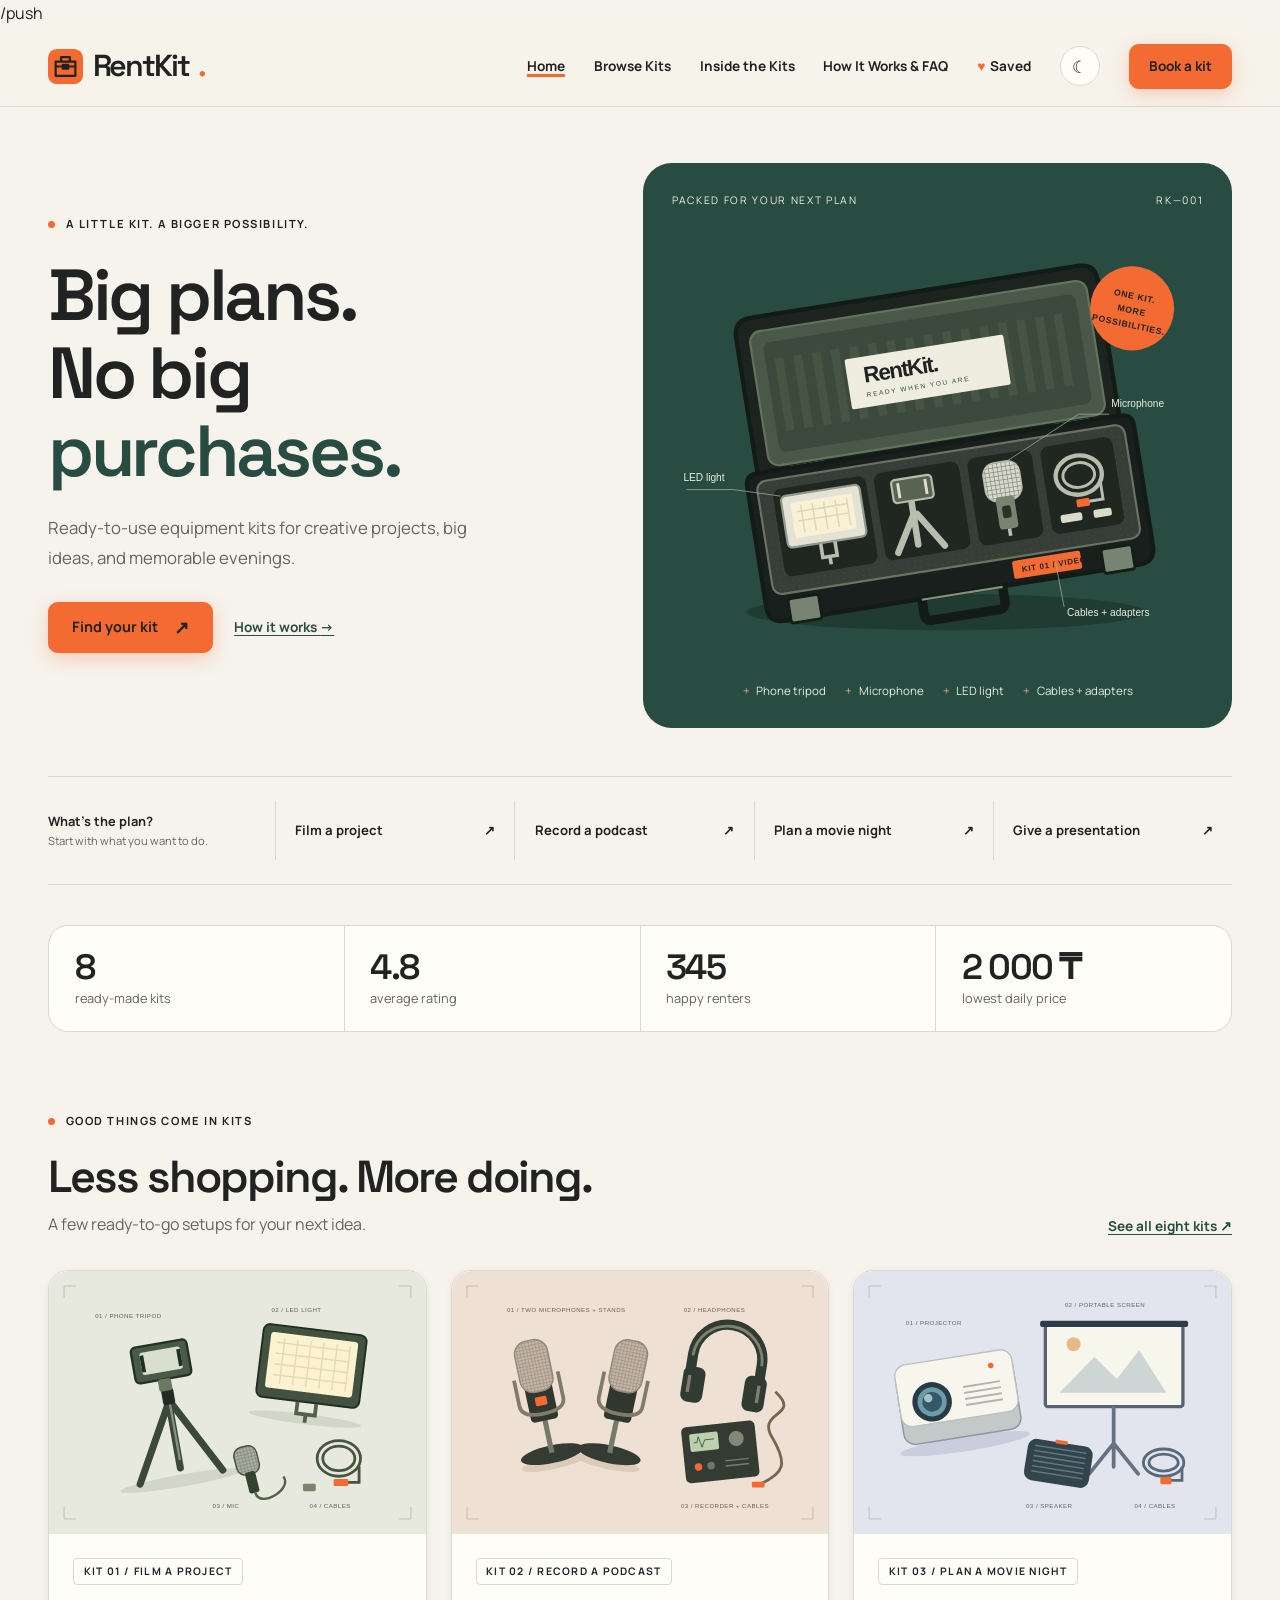
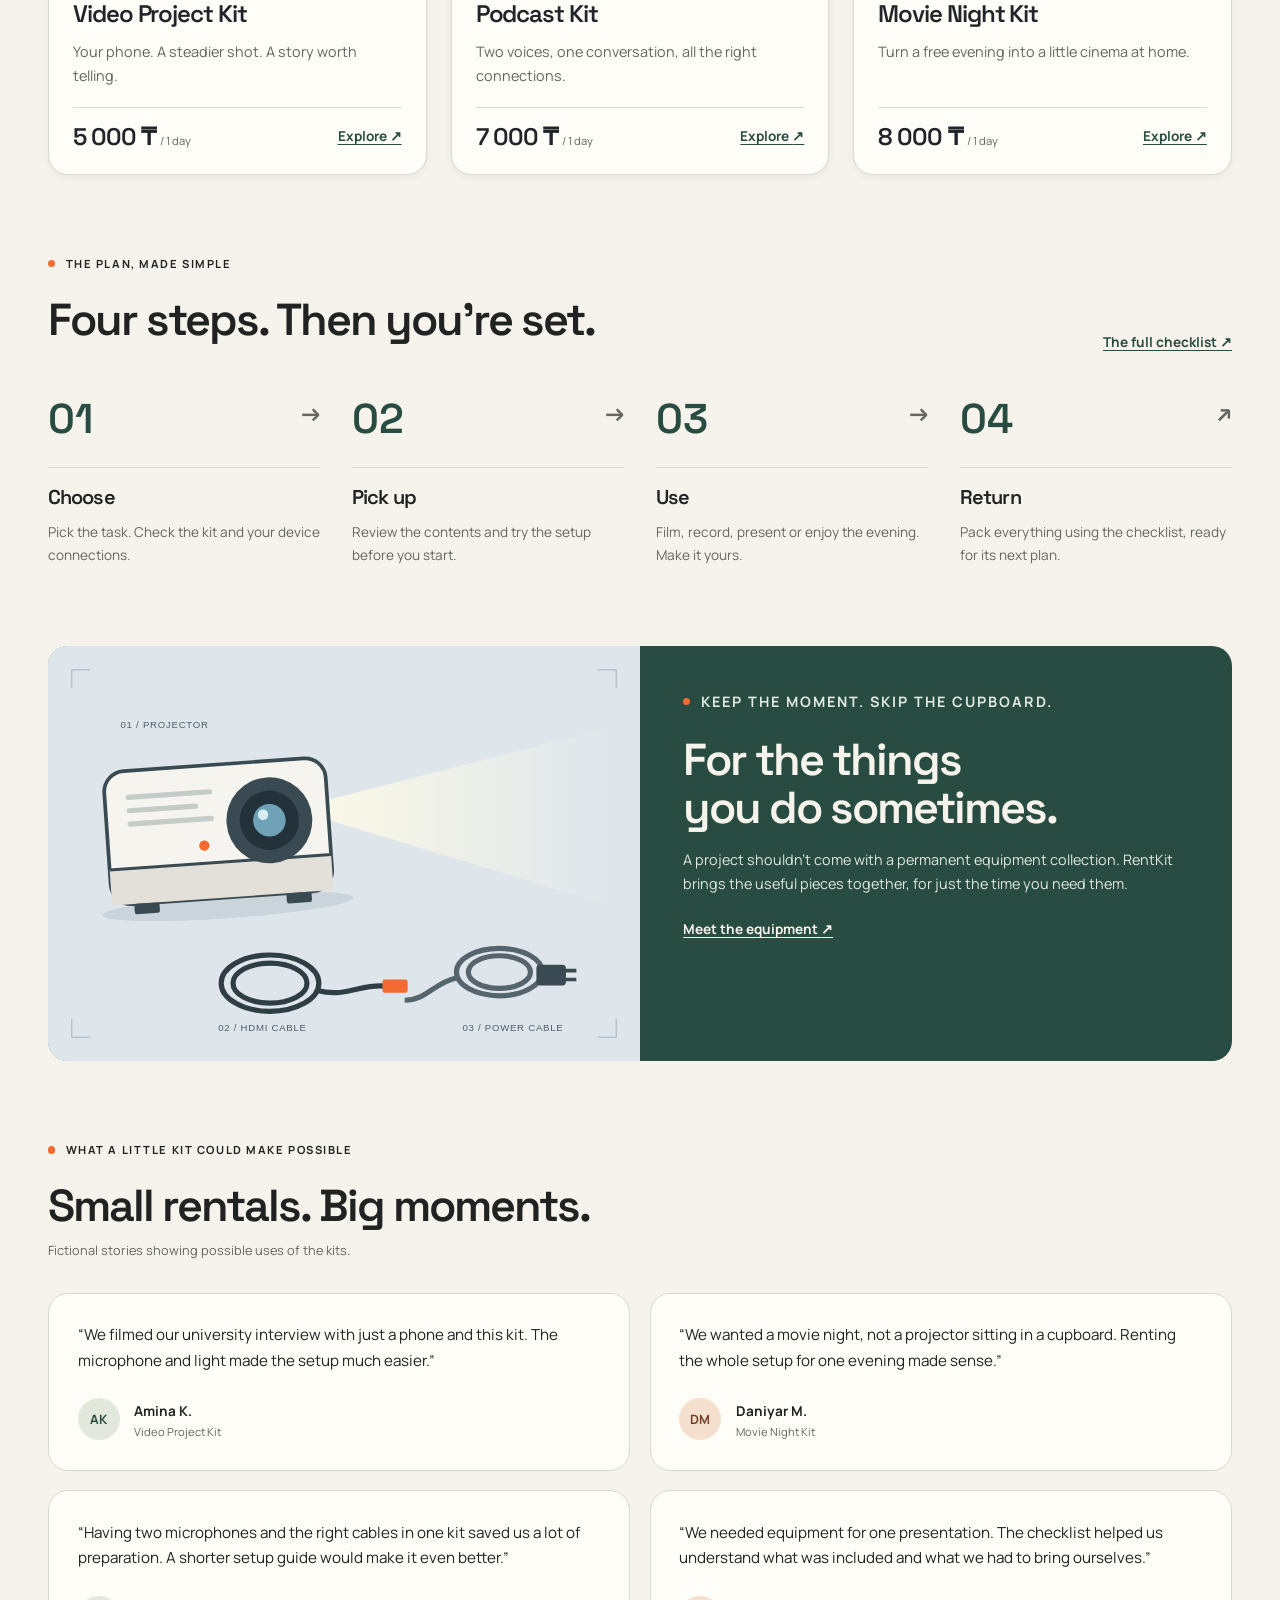
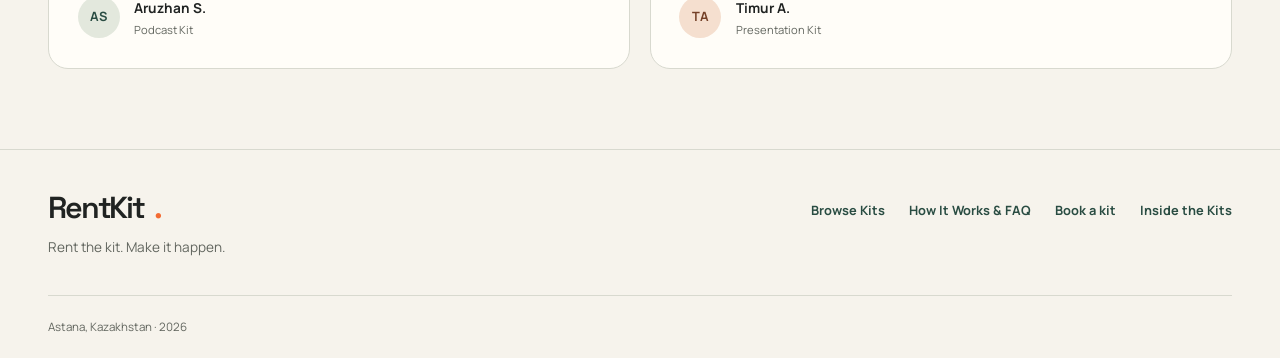
==== commit 6f39297d: "final 67" ====
--- a/index.html
+++ b/index.html
@@ -1,6 +1,8 @@
 <!DOCTYPE html>
 <html lang="en">
 
+
+/push
 <head>
   <meta charset="UTF-8">
   <meta name="viewport" content="width=device-width, initial-scale=1.0">
